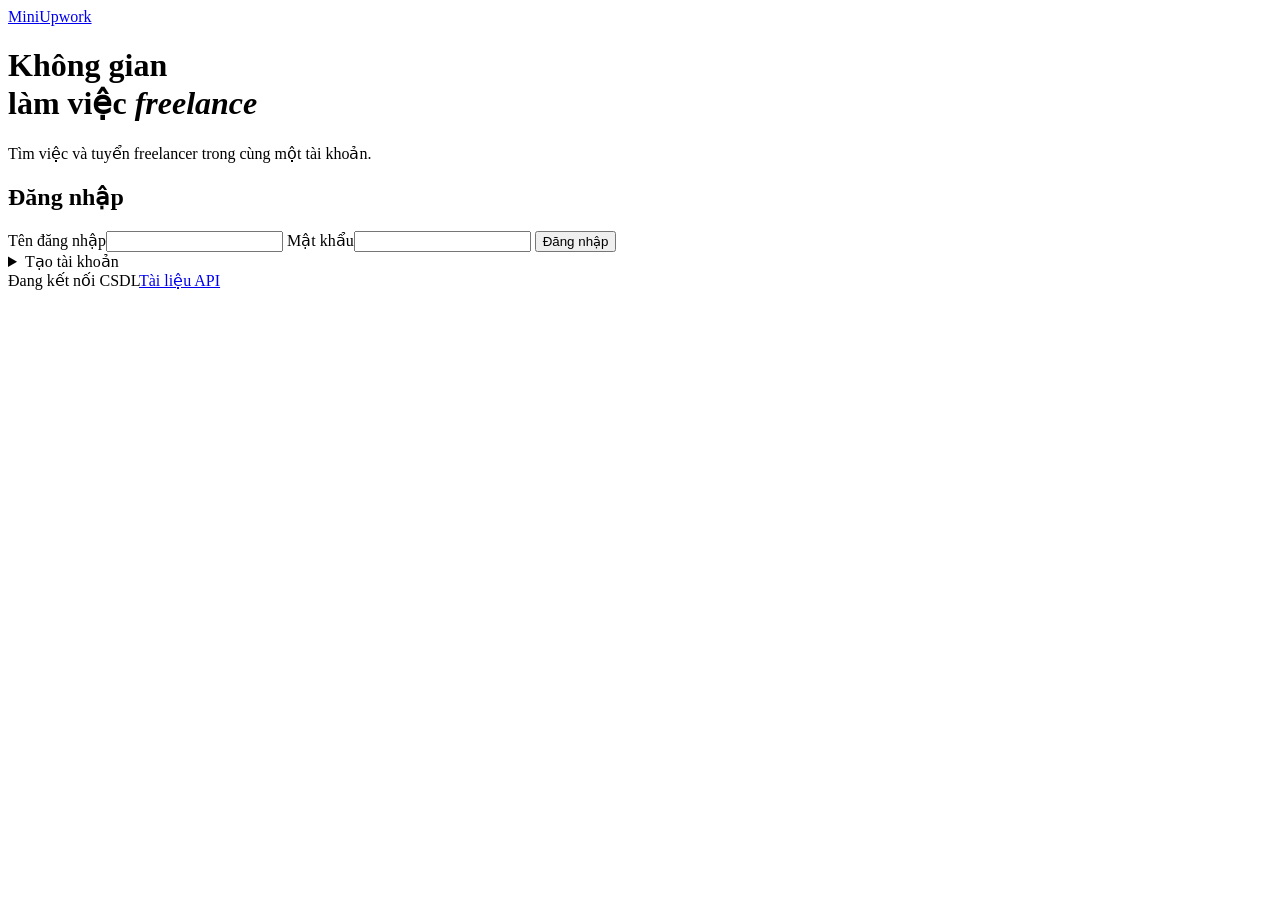
==== MiniUpwork_Nhom_Rum/miniupwork/web/index.html @ 1fa83e0f "Prepare MiniUpwork for GitHub Pages and hosted PostgreSQL" ====
<!doctype html>
<html lang="vi">
<head>
  <meta charset="utf-8">
  <meta name="viewport" content="width=device-width, initial-scale=1">
  <meta name="theme-color" content="#f7f8f4">
  <meta name="miniupwork-api" content="">
  <title>Mini-Upwork · Nhóm Rum</title>
  <link rel="stylesheet" href="/ui/style.css?v=9">
  <link rel="stylesheet" href="/ui/contract-workspace.css?v=10">
  <script src="/ui/app.js?v=11" defer></script>
  <script src="/ui/manage.js?v=7" defer></script>
  <script src="/ui/contract-workspace.js?v=10" defer></script>
  <script src="/ui/profile.js?v=6" defer></script>
</head>
<body>
  <header class="topbar">
    <div class="shell topbar-inner">
      <a href="/" class="brand"><span class="brand-mark" aria-hidden="true"><i></i><i></i><i></i></span>Mini<span class="brand-accent">Upwork</span></a>
      <nav aria-label="Điều hướng chính" class="navigation" id="navigation" hidden>
        <button type="button" id="work-nav" aria-current="page">Tìm việc</button>
        <button type="button" id="contract-nav">Hợp đồng và thanh toán</button>
        <button type="button" id="profile-nav">Hồ sơ của tôi</button>
      </nav>
      <div class="account-bar" id="account-bar" hidden>
        <details class="account-menu" id="account-menu">
          <summary><span class="account-initials" id="account-initials" aria-hidden="true"></span><span id="account-name"></span><span id="account-role"></span></summary>
          <div class="account-panel">
            <p>Chế độ làm việc</p>
            <button type="button" data-workspace="freelancer"></button>
            <button type="button" data-workspace="client"></button>
            <button type="button" id="logout">Đăng xuất</button>
          </div>
        </details>
      </div>
    </div>
  </header>

  <main class="shell login" id="login-screen">
    <div class="login-cover"><h1 class="display-title">Không gian<br>làm việc <em>freelance</em></h1><p>Tìm việc và tuyển freelancer trong cùng một tài khoản.</p><div class="hero-art" aria-hidden="true"><i></i><i></i><i></i><i></i></div></div>
    <form class="login-form" id="login-form">
      <h2>Đăng nhập</h2>
      <label>Tên đăng nhập<input name="username" id="username" autocomplete="username" maxlength="32" required></label>
      <label>Mật khẩu<input type="password" name="password" autocomplete="current-password" maxlength="128" required></label>
      <button type="submit" class="button button-green">Đăng nhập</button>
      <p id="login-message" class="notice" role="status" hidden></p>
    </form>
    <details id="registration" class="management-card registration">
      <summary>Tạo tài khoản</summary>
      <form id="register-form" class="work-form">
        <label>Tên đăng nhập<input name="username" pattern="[A-Za-z][A-Za-z0-9_]{2,31}" required></label>
        <label>Họ và tên<input name="full_name" maxlength="200" required></label>
        <label>Email<input name="email" type="email" maxlength="254" required></label>
        <label>Mật khẩu mới<input name="password" type="password" autocomplete="new-password" minlength="8" maxlength="128" required></label>
        <label>Vai trò<select name="role"><option value="FREELANCER">Freelancer</option><option value="CLIENT">Khách hàng</option><option value="BOTH">Cả hai</option></select></label>
        <label id="register-company" hidden>Công ty<input name="company_name" maxlength="200"></label>
        <label id="register-headline">Chuyên môn<input name="headline" maxlength="200" required></label>
        <label id="register-rate">Đơn giá (USD/giờ)<input name="hourly_rate" type="number" min="0.01" max="9999999999.99" step="0.01" required></label>
        <button type="submit" class="button button-green">Tạo tài khoản</button>
      </form>
      <p id="register-message" class="notice" role="status" hidden></p>
    </details>
  </main>

  <main class="shell" id="work-screen" hidden>
    <section class="hero" aria-labelledby="page-title">
      <div class="hero-content">
        <h1 id="page-title" class="display-title">Tìm việc <em>freelance</em></h1>
        <form id="search-form" class="search" aria-label="Tìm công việc">
          <label class="keyword"><span class="visually-hidden">Từ khóa</span><span class="search-icon" aria-hidden="true"></span><input name="q" type="search" maxlength="200" placeholder="Tìm theo tên công việc hoặc mô tả"></label>
          <button type="submit" class="button button-lime">Tìm việc</button>
        </form>
      </div>
      <div class="hero-art" aria-hidden="true"><i></i><i></i><i></i><i></i></div>
    </section>

    <div class="marketplace">
      <aside class="filters" aria-labelledby="filters-title">
        <div class="filter-heading">
          <h2 id="filters-title">Bộ lọc</h2>
          <button class="filter-toggle button button-outline" type="button" id="toggle-filters" aria-expanded="false" aria-controls="filter-options">Bộ lọc</button>
          <button class="text-button" type="button" id="clear-filters" hidden>Xóa bộ lọc</button>
        </div>
        <div class="filter-options" id="filter-options" data-expanded="false">
          <label><span id="category-label">Danh mục</span><select name="category_id" id="category" form="search-form" aria-labelledby="category-label"><option value="">Tất cả danh mục</option></select></label>
          <label><span id="skill-label">Kỹ năng</span><select name="skill_id" id="skill" form="search-form" aria-labelledby="skill-label"><option value="">Tất cả kỹ năng</option></select></label>
          <label><span id="job-type-label">Loại công việc</span>
            <select id="job-type" name="job_type" form="search-form" aria-labelledby="job-type-label">
              <option value="">Tất cả loại</option>
              <option value="FIXED_PRICE">Trọn gói</option>
              <option value="HOURLY">Theo giờ</option>
            </select>
          </label>
          <div class="price-range" id="price-range" hidden>
            <label>Giá từ<input name="price_min" form="search-form" type="number" min="0" step="0.01" placeholder="USD"></label>
            <label>Đến<input name="price_max" form="search-form" type="number" min="0" step="0.01" placeholder="USD"></label>
          </div>
          <button type="submit" class="button button-outline" form="search-form">Áp dụng</button>
        </div>
      </aside>

      <section class="feed" aria-labelledby="results-title">
        <div class="feed-header">
          <div><h2 id="results-title">Công việc đang mở</h2><p id="result-count" role="status"></p></div>
          <div class="feed-tools">
            <span class="feed-sort" id="feed-sort" hidden>Mới nhất trước</span>
            <button type="button" class="button button-outline" id="proposals-shortcut">Đề xuất của bạn</button>
          </div>
        </div>
        <ul class="active-filters" id="active-filters" aria-label="Bộ lọc đang áp dụng" hidden></ul>
        <p id="search-message" class="notice" role="status" hidden></p>
        <ul id="jobs" class="jobs" aria-label="Kết quả tìm kiếm"></ul>
        <nav class="pagination" aria-label="Trang kết quả" id="pagination" hidden>
          <button type="button" id="previous" class="button button-outline">Trước</button>
          <span id="page-label"></span>
          <button type="button" id="next" class="button button-outline">Tiếp</button>
        </nav>
      </section>
    </div>
  </main>

  <main class="shell contracts contract-workspace" id="contract-screen" hidden>
    <div class="contract-heading"><h1>Hợp đồng và thanh toán</h1></div>
    <section class="workflow-card client-wallet" id="client-wallet" aria-labelledby="wallet-title" hidden></section>
    <section class="contract-selector" aria-label="Danh sách hợp đồng">
      <div class="contract-selector-top">
        <div class="contract-switches" id="contract-types" role="group" aria-label="Loại hợp đồng">
          <button type="button" data-contract-type="FIXED_PRICE" aria-pressed="true">Trọn gói</button>
          <button type="button" data-contract-type="HOURLY" aria-pressed="false">Theo giờ</button>
        </div>
        <p id="contract-count" role="status"></p>
      </div>
      <ul id="contract-items" class="contract-options"></ul>
      <p id="contract-list-message" class="notice" role="status" hidden></p>
    </section>
    <section class="contract-display" aria-label="Chi tiết hợp đồng">
      <p id="contract-message" class="notice" role="status" hidden></p>
      <div id="contract-content" hidden></div>
    </section>
  </main>

  <main class="shell contracts" id="manage-screen" hidden>
    <p id="manage-message" class="notice" role="status" hidden></p>
    <section id="client-tools" hidden>
      <section class="hiring-banner" aria-labelledby="hiring-title">
        <div><h1 class="display-title" id="hiring-title">Quản lý <em>tuyển dụng</em></h1><p>Theo dõi tin đăng, duyệt đề xuất và quản lý hợp đồng.</p></div>
        <button type="button" class="button button-lime" id="post-job">Đăng việc</button>
      </section>
      <dl class="hiring-metrics" aria-label="Tình hình tuyển dụng">
        <div><dt>Tin đang mở</dt><dd id="hiring-open">—</dd></div>
        <div><dt>Bản nháp</dt><dd id="hiring-draft">—</dd></div>
        <div><dt>Đề xuất trên tin đang mở</dt><dd id="hiring-proposals">—</dd></div>
      </dl>
      <section id="job-composer" class="profile-card job-composer" aria-labelledby="composer-title" hidden>
        <div class="profile-role-heading"><h2 id="composer-title">Đăng việc</h2><button type="button" class="text-button" id="hide-composer">Đóng</button></div>
        <form id="new-job" class="work-form">
          <label>Tiêu đề<input name="title" maxlength="200" required></label>
          <label>Danh mục<select name="category_id" required></select></label>
          <label>Loại việc<select name="job_type"><option value="FIXED_PRICE">Trọn gói</option><option value="HOURLY">Theo giờ</option></select></label>
          <label><span id="new-price-label">Ngân sách (USD)</span><input name="amount" type="number" min="0.01" max="9999999999.99" step="0.01" required></label>
          <label id="max-rate" hidden>Đơn giá tối đa (USD/giờ)<input name="max_rate" type="number" min="0.01" max="9999999999.99" step="0.01"></label>
          <div class="span-form" id="new-job-skills">
            <div class="job-skill-row">
              <label>Kỹ năng<select name="skill_id" required></select></label>
              <label>Mức yêu cầu<input name="required_level" type="number" min="1" max="5" value="3" required></label>
            </div>
          </div>
          <button type="button" id="add-job-skill" class="button button-outline">Thêm kỹ năng</button>
          <label class="span-form">Mô tả<textarea name="description" rows="3" maxlength="10000" required></textarea></label>
          <button type="submit" class="button button-green">Lưu bản nháp</button>
        </form>
      </section>
      <div class="hiring-grid">
        <section class="profile-card" aria-labelledby="own-jobs-title">
          <h2 id="own-jobs-title">Tin tuyển dụng của bạn</h2>
          <div class="view-tabs" id="job-status-filters" role="group" aria-label="Trạng thái tin">
            <button type="button" aria-pressed="true" data-job-state="ALL">Tất cả</button>
            <button type="button" aria-pressed="false" data-job-state="OPEN">Đang mở</button>
            <button type="button" aria-pressed="false" data-job-state="DRAFT">Bản nháp</button>
            <button type="button" aria-pressed="false" data-job-state="CLOSED">Đã kết thúc</button>
          </div>
          <ul id="own-jobs" class="contract-items"></ul>
        </section>
        <section class="profile-card" id="applicants-panel" aria-labelledby="applicants-title">
          <h2 id="applicants-title" tabindex="-1">Đề xuất</h2>
          <p id="applicants-message" class="contract-meta" role="status">Chọn một tin để xem đề xuất.</p>
          <ul id="applicants" class="contract-items"></ul>
        </section>
      </div>
    </section>
    <section id="freelancer-tools" hidden>
      <div class="contract-heading"><h1>Đề xuất của bạn</h1></div>
      <ul id="own-proposals" class="contract-items"></ul>
    </section>
  </main>


  <main class="shell contracts" id="profile-screen" hidden aria-labelledby="profile-page-title">
    <section class="profile-hero">
      <span class="profile-initials" id="profile-initials" aria-hidden="true"></span>
      <div>
        <p>Hồ sơ của tôi</p>
        <h1 id="profile-page-title"></h1>
        <p id="profile-handle"></p>
      </div>
    </section>
    <p id="profile-message" class="notice" role="status" hidden></p>
    <div class="profile-grid">
      <aside class="profile-card profile-account" aria-labelledby="profile-account-title">
        <h2 id="profile-account-title">Tài khoản</h2>
        <dl>
          <div><dt>Email riêng tư</dt><dd id="profile-email"></dd></div>
          <div><dt>Ngày tham gia</dt><dd id="profile-since"></dd></div>
          <div><dt>Đánh giá nhận được</dt><dd id="profile-rating"></dd></div>
        </dl>
      </aside>
      <div class="profile-card">
        <div class="view-tabs" id="profile-roles" role="group" aria-label="Hồ sơ theo vai trò">
          <button type="button" data-profile-role="freelancer">Freelancer</button>
          <button type="button" data-profile-role="client">Khách hàng</button>
        </div>
        <section id="freelancer-profile-panel">
          <div class="profile-role-heading"><h2 id="freelancer-profile-title">Hồ sơ freelancer</h2><button type="button" class="button button-outline" id="edit-freelancer-profile">Chỉnh sửa</button></div>
          <dl class="profile-facts" id="freelancer-profile-facts"></dl>
          <div id="freelancer-profile-editor" hidden>
            <form id="freelancer-profile" class="work-form">
          <label>Chức danh<input name="headline" maxlength="200" required></label>
          <label>Mức kinh nghiệm<select name="experience_level"><option value="">Chưa chọn</option><option value="ENTRY">Mới bắt đầu</option><option value="INTERMEDIATE">Có kinh nghiệm</option><option value="EXPERT">Chuyên gia</option></select></label>
          <label>Đơn giá (USD/giờ)<input name="default_hourly_rate" type="number" min="0.01" max="9999999999.99" step="0.01" required></label>
          <label>Khả năng nhận việc<select name="availability"><option value="AVAILABLE">Có thể nhận việc</option><option value="UNAVAILABLE">Chưa nhận việc</option></select></label>
          <label class="span-form">Giới thiệu<textarea name="overview" maxlength="10000"></textarea></label>
          <button type="submit" class="button button-outline">Lưu hồ sơ</button>
        </form>
          </div>
          <section class="profile-skills" id="profile-skills">
            <h3>Kỹ năng</h3>
            <form id="edit-skills" class="work-form">
          <label>Kỹ năng<select name="skill_id" required></select></label>
          <label>Mức thành thạo<input name="proficiency_level" type="number" min="1" max="5" value="3" required></label>
          <button type="submit" class="button button-outline">Lưu kỹ năng</button>
        </form>
        <ul id="own-skills" class="contract-items"></ul>
          </section>
        </section>
        <section id="client-profile-panel" hidden>
          <div class="profile-role-heading"><h2 id="client-profile-title">Hồ sơ khách hàng</h2><button type="button" class="button button-outline" id="edit-client-profile">Chỉnh sửa</button></div>
          <dl class="profile-facts" id="client-profile-facts"></dl>
          <div id="client-profile-editor" hidden>
            <form id="client-profile" class="work-form">
          <label>Tên công ty<input name="company_name" maxlength="200" required></label>
          <label>Địa chỉ thanh toán<input name="billing_address" maxlength="255"></label>
          <label class="span-form">Giới thiệu công ty<textarea name="description" maxlength="10000"></textarea></label>
          <button type="submit" class="button button-outline">Lưu hồ sơ</button>
        </form>
          </div>
        </section>
      </div>
    </div>
  </main>

  <dialog id="manage-dialog" class="manage-dialog" aria-labelledby="manage-dialog-title">
    <h2 id="manage-dialog-title"></h2>
    <p id="manage-dialog-message" class="notice" role="status" hidden></p>
    <form id="manage-dialog-form" class="work-form">
      <div class="span-form" id="manage-dialog-fields"></div>
      <button type="submit" class="button button-green" id="manage-dialog-submit">Lưu</button>
      <button type="button" class="button button-outline" id="close-manage-dialog">Đóng</button>
    </form>
  </dialog>

  <footer class="shell app-footer"><span id="connection" class="connection" data-state="loading" role="status">Đang kết nối CSDL</span><a href="/docs">Tài liệu API</a></footer>

  <dialog id="job-drawer" class="drawer" aria-labelledby="detail-title">
    <div class="drawer-body">
      <header class="drawer-header"><button type="button" class="text-button back-button" id="close-job" autofocus><span aria-hidden="true">←</span> Quay lại kết quả</button></header>
      <div class="detail">
        <p id="job-meta" class="job-meta" hidden></p>
        <h2 id="detail-title">Chi tiết công việc</h2>
        <p id="detail-message" class="notice" role="status" hidden></p>
        <div id="job-content" hidden>
          <dl class="job-facts">
            <div><dt id="price-label">Ngân sách</dt><dd id="price"></dd></div>
            <div><dt>Khách hàng</dt><dd id="client"></dd></div>
          </dl>
          <section class="detail-section" aria-labelledby="description-title">
            <h3 id="description-title">Mô tả công việc</h3><p id="description" class="description"></p>
          </section>
          <section class="detail-section" aria-labelledby="skills-title">
            <h3 id="skills-title">Kỹ năng yêu cầu</h3><ul id="job-skills" class="skills"></ul>
          </section>
          <button type="button" id="show-proposal" class="button button-green" aria-controls="proposal-form">Soạn đề xuất</button>
          <form id="proposal-form" class="proposal" aria-labelledby="proposal-title" hidden>
            <h3 id="proposal-title">Đề xuất của bạn</h3>
            <label class="offer-field"><span id="offer-label">Mức đề xuất (USD)</span><input id="offer" name="offer" type="number" min="0.01" max="9999999999.99" step="0.01" placeholder="0,00" required></label>
            <label>Thư giới thiệu<textarea id="letter" name="letter" rows="4" maxlength="10000" required></textarea></label>
            <button type="submit" id="send" class="button button-green">Gửi đề xuất</button>
            <p id="proposal-message" class="notice" role="status" hidden></p>
          </form>
        </div>
      </div>
    </div>
  </dialog>
</body>
</html>
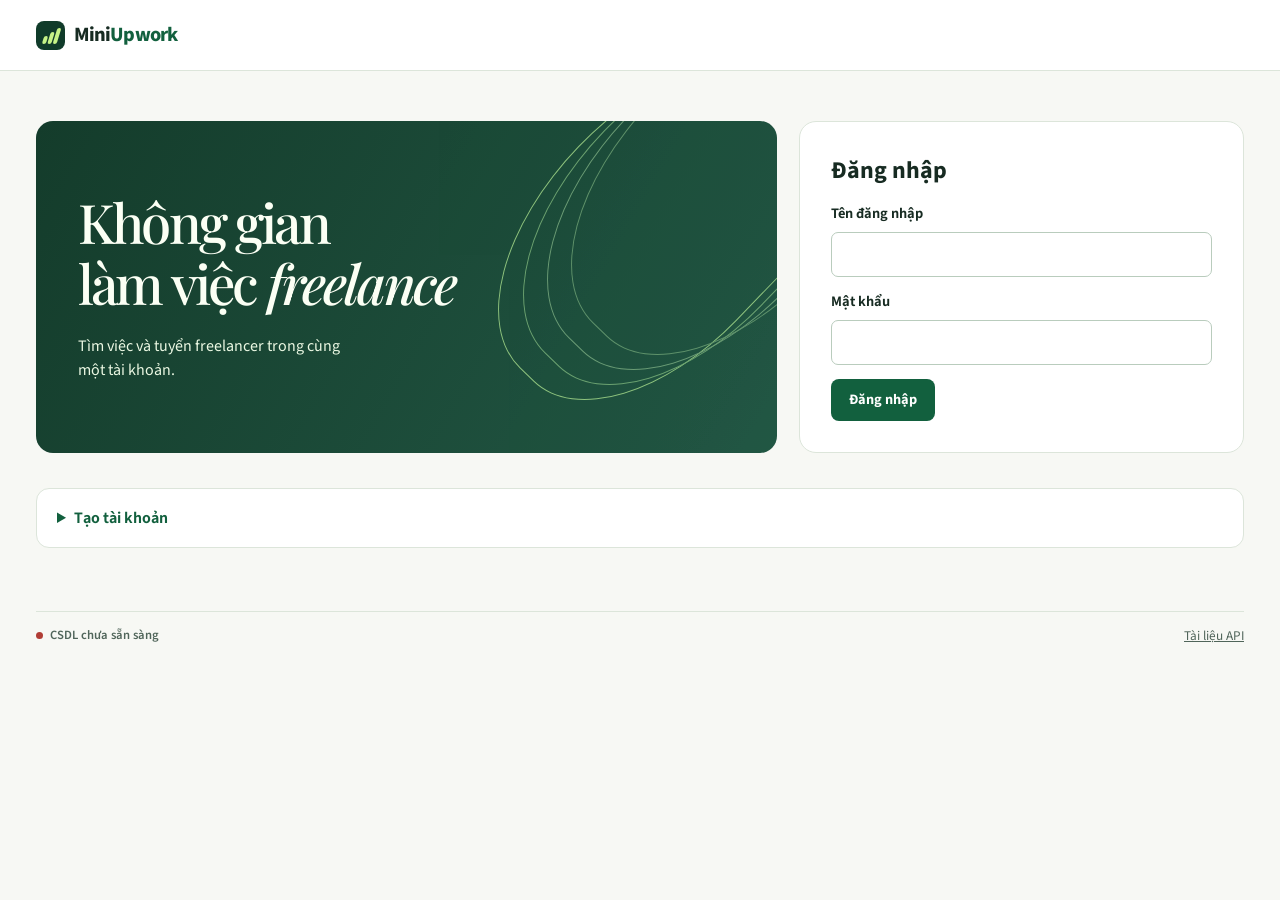
==== commit 7e64dfce: "Use one wallet per MiniUpwork user" ====
--- a/MiniUpwork_Nhom_Rum/miniupwork/web/index.html
+++ b/MiniUpwork_Nhom_Rum/miniupwork/web/index.html
@@ -7,10 +7,10 @@
   <meta name="miniupwork-api" content="">
   <title>Mini-Upwork · Nhóm Rum</title>
   <link rel="stylesheet" href="/ui/style.css?v=9">
-  <link rel="stylesheet" href="/ui/contract-workspace.css?v=10">
-  <script src="/ui/app.js?v=11" defer></script>
+  <link rel="stylesheet" href="/ui/contract-workspace.css?v=11">
+  <script src="/ui/app.js?v=12" defer></script>
   <script src="/ui/manage.js?v=7" defer></script>
-  <script src="/ui/contract-workspace.js?v=10" defer></script>
+  <script src="/ui/contract-workspace.js?v=11" defer></script>
   <script src="/ui/profile.js?v=6" defer></script>
 </head>
 <body>
@@ -121,7 +121,7 @@
 
   <main class="shell contracts contract-workspace" id="contract-screen" hidden>
     <div class="contract-heading"><h1>Hợp đồng và thanh toán</h1></div>
-    <section class="workflow-card client-wallet" id="client-wallet" aria-labelledby="wallet-title" hidden></section>
+    <section class="workflow-card user-wallet" id="user-wallet" aria-labelledby="wallet-title" hidden></section>
     <section class="contract-selector" aria-label="Danh sách hợp đồng">
       <div class="contract-selector-top">
         <div class="contract-switches" id="contract-types" role="group" aria-label="Loại hợp đồng">
--- a/ui/style.css
+++ b/ui/style.css
@@ -0,0 +1,331 @@
+:root {
+  color-scheme: light;
+  font-family: "Source Sans 3", "Segoe UI", sans-serif;
+  color: #172b22;
+  background: #f7f8f4;
+  line-height: 1.5;
+  --ink: #172b22;
+  --muted: #50655a;
+  --paper: #fff;
+  --line: #dce5da;
+  --accent: #12603e;
+  --forest: #103b2a;
+  --lime: #c6f387;
+  --tint: #eff6eb;
+  --display: "Playfair Display", Georgia, serif;
+}
+
+*, *::before, *::after { box-sizing: border-box; }
+[hidden] { display: none !important; }
+body { margin: 0; }
+body:has(dialog[open]) { overflow: hidden; }
+button, input, select, textarea { font: inherit; }
+button { cursor: pointer; }
+button:disabled { opacity: 0.52; cursor: default; }
+:focus-visible { outline: 2px solid #279362; outline-offset: 3px; }
+a { color: inherit; }
+h1, h2, h3, p { margin: 0; }
+.shell { width: min(1216px, calc(100% - 72px)); margin-inline: auto; }
+.visually-hidden { position: absolute; width: 1px; height: 1px; padding: 0; margin: -1px; overflow: hidden; clip-path: inset(50%); white-space: nowrap; border: 0; }
+
+.topbar { background: var(--paper); border-bottom: 1px solid var(--line); }
+.topbar-inner { min-height: 70px; display: flex; align-items: center; gap: 34px; }
+.brand { display: inline-flex; align-items: center; text-decoration: none; font-size: 1.27rem; font-weight: 760; letter-spacing: -0.045em; white-space: nowrap; }
+.brand-accent { color: var(--accent); }
+.brand-mark { background: var(--forest); width: 29px; height: 29px; padding: 6px; margin-right: 9px; display: flex; align-items: end; justify-content: center; gap: 2px; border-radius: 8px; }
+.brand-mark i { display: block; width: 4px; border-radius: 4px; background: var(--lime); transform: skew(-17deg); }
+.brand-mark i:nth-child(1) { height: 8px; }
+.brand-mark i:nth-child(2) { height: 12px; }
+.brand-mark i:nth-child(3) { height: 16px; }
+.navigation { display: flex; gap: 25px; align-self: stretch; align-items: center; font-size: 0.89rem; }
+.navigation button { height: 100%; border: 0; background: none; padding: 0; position: relative; color: var(--muted); white-space: nowrap; }
+.navigation button:hover { color: var(--accent); }
+.navigation button[aria-current] { color: var(--forest); font-weight: 650; }
+.navigation button[aria-current]::after { content: ""; position: absolute; inset: auto 0 -1px; height: 2px; background: var(--accent); }
+.account-bar { display: flex; gap: 12px; align-items: center; margin-left: auto; color: var(--muted); font-size: 0.84rem; }
+.account-bar span { font-weight: 650; }
+.app-footer { display: flex; justify-content: space-between; gap: 15px; border-top: 1px solid var(--line); padding: 14px 0 22px; color: var(--muted); font-size: 0.83rem; }
+.app-footer .connection { margin-left: 0; }
+.connection { margin-left: auto; display: inline-flex; align-items: center; gap: 7px; color: var(--muted); font-size: 0.79rem; font-weight: 600; white-space: nowrap; }
+.connection::before { content: ""; width: 7px; height: 7px; border-radius: 50%; background: #8b9891; }
+.connection[data-state="ready"]::before { background: #27955a; box-shadow: 0 0 0 3px #eaf5e7; }
+.connection[data-state="error"]::before { background: #b03d35; }
+
+.hero { margin-top: 28px; position: relative; isolation: isolate; overflow: hidden; padding: 34px 42px 36px; min-height: 218px; border-radius: 19px; background: linear-gradient(100deg, #113d2b 20%, #215742 100%); }
+.hero-content { position: relative; z-index: 1; }
+h1 { font-family: var(--display); font-weight: 400; letter-spacing: -0.045em; color: #fbfff4; font-size: clamp(2.5rem, 5.4vw, 4.05rem); line-height: 1.03; }
+.hero-art { position: absolute; z-index: -1; inset: 0 0 0 59%; overflow: hidden; opacity: 0.85; }
+.hero-art i { position: absolute; width: 235px; height: 420px; left: 26%; top: -110px; border: 1px solid #a2d789; border-radius: 57% 43% 48% 52%; transform: rotate(44deg); }
+.hero-art i:nth-child(2) { left: 34%; top: -125px; border-color: #7ab17a; }
+.hero-art i:nth-child(3) { left: 42%; top: -140px; border-color: #78a97f; }
+.hero-art i:nth-child(4) { left: 50%; top: -155px; border-color: #6b9e73; }
+.search { display: flex; gap: 8px; width: min(620px, 100%); margin-top: 24px; padding: 6px; border: 1px solid #e5eee1; border-radius: 12px; background: var(--paper); box-shadow: 0 5px 18px #08241636; }
+.keyword { flex: 1; min-width: 0; display: flex; align-items: center; gap: 12px; padding-left: 13px; }
+.keyword input { min-width: 0; width: 100%; padding: 8px 4px 8px 0; color: var(--ink); border: 0; background: transparent; border-radius: 5px; }
+.keyword input::placeholder { color: #617369; }
+.search-icon { position: relative; flex: 0 0 13px; height: 13px; margin: 0 3px 3px 0; border: 1.6px solid var(--accent); border-radius: 50%; }
+.search-icon::after { content: ""; width: 6px; height: 1.6px; background: var(--accent); position: absolute; right: -5px; bottom: -2px; border-radius: 2px; transform: rotate(48deg); }
+.button { display: inline-flex; justify-content: center; align-items: center; min-height: 42px; padding: 8px 17px; border: 1px solid transparent; border-radius: 8px; font-size: 0.9rem; font-weight: 680; white-space: nowrap; }
+.button-lime { color: #15351f; background: var(--lime); }
+.button-lime:hover { background: #b8eb76; }
+.button-green { color: #fff; background: var(--accent); }
+.button-green:hover:not(:disabled) { background: #0c4b2e; }
+.button-outline { color: var(--accent); background: var(--paper); border-color: #b9cdbb; }
+.button-outline:hover:not(:disabled) { background: var(--tint); }
+.text-button { appearance: none; padding: 0; color: var(--accent); background: none; border: none; font-size: 0.86rem; font-weight: 650; }
+.text-button:hover { text-decoration: underline; text-underline-offset: 3px; }
+
+.marketplace { display: grid; grid-template-columns: 226px minmax(0, 1fr); gap: 30px; align-items: start; padding-block: 32px 70px; }
+.filters { min-width: 0; padding: 19px 17px 17px; background: var(--paper); border: 1px solid var(--line); border-radius: 13px; }
+.filter-heading { display: flex; justify-content: space-between; gap: 8px; align-items: baseline; margin-bottom: 17px; }
+.filter-heading h2 { font-size: 1.1rem; }
+.filter-options { display: grid; gap: 14px; }
+.filter-options label, .proposal label { display: grid; gap: 6px; min-width: 0; font-size: 0.86rem; font-weight: 650; }
+.filter-options select, .proposal input, .proposal select, .proposal textarea { width: 100%; min-width: 0; min-height: 42px; border: 1px solid #b9ccbd; border-radius: 7px; padding: 8px 10px; color: var(--ink); background: var(--paper); font-weight: 400; }
+.filter-options .button { margin-top: 3px; }
+.filter-toggle { display: none; }
+.feed-header { display: flex; justify-content: space-between; align-items: end; gap: 12px; margin: 0 0 14px; }
+.feed-header h2 { font-size: clamp(1.36rem, 2.3vw, 1.85rem); line-height: 1.16; letter-spacing: -0.035em; overflow-wrap: anywhere; }
+#result-count { margin-top: 4px; color: var(--muted); font-size: 0.88rem; }
+.feed-sort { color: var(--muted); white-space: nowrap; font-size: 0.84rem; }
+.active-filters { display: flex; flex-wrap: wrap; gap: 7px; list-style: none; margin: 0 0 12px; padding: 0; }
+.active-filter { display: inline-flex; align-items: center; gap: 7px; min-height: 32px; max-width: 100%; border: 1px solid #cdddc9; border-radius: 99px; padding: 3px 10px; color: var(--accent); background: var(--tint); font-size: 0.82rem; overflow-wrap: anywhere; }
+.active-filter:hover { border-color: var(--accent); }
+.jobs { margin: 0; padding: 0; list-style: none; background: var(--paper); border: 1px solid var(--line); border-radius: 13px; }
+.jobs:empty { display: none; }
+.jobs[aria-busy="true"] { opacity: 0.48; }
+.jobs li + li { border-top: 1px solid var(--line); }
+.job-button { color: inherit; border: 0; background: transparent; text-align: left; display: grid; width: 100%; padding: 18px 21px 17px; grid-template-columns: minmax(0, 1fr) auto; gap: 5px 16px; overflow-wrap: anywhere; }
+.job-button:hover { background: #f8fbf5; }
+.job-button:focus-visible { outline-offset: -3px; border-radius: 8px; }
+.jobs li:first-child .job-button { border-radius: 12px 12px 0 0; }
+.jobs li:last-child .job-button { border-radius: 0 0 12px 12px; }
+.jobs li:only-child .job-button { border-radius: 12px; }
+.job-meta-line { grid-column: 1 / -1; color: var(--muted); font-size: 0.79rem; }
+.job-name { font-size: 1.08rem; font-weight: 720; letter-spacing: -0.014em; color: #1b442c; }
+.job-button:hover .job-name { text-decoration: underline; text-underline-offset: 3px; }
+.job-price { font-size: 0.88rem; font-weight: 680; align-self: center; color: var(--ink); }
+.job-excerpt { grid-column: 1 / -1; color: #455c50; font-size: 0.89rem; line-height: 1.5; display: -webkit-box; -webkit-line-clamp: 2; -webkit-box-orient: vertical; overflow: hidden; }
+.job-category { justify-self: start; border-radius: 99px; color: #375646; background: #eef4ec; padding: 3px 9px; font-size: 0.75rem; font-weight: 620; margin-top: 4px; }
+.job-arrow { color: var(--accent); align-self: end; justify-self: end; line-height: 1.15; font-size: 1.23rem; }
+.pagination { display: flex; align-items: center; justify-content: center; padding-top: 17px; gap: 12px; color: var(--muted); font-size: 0.86rem; }
+
+.notice { color: var(--muted); font-size: 0.9rem; padding: 11px 13px; border: 1px solid #e1e9df; border-radius: 8px; background: #f4f7f2; }
+.notice[data-state="error"] { color: #792924; background: #fff2ef; border-color: #f2d9d3; }
+.notice[data-state="success"] { color: #185a3a; background: #eaf7ee; border-color: #d1e9d8; }
+#search-message:not([hidden]) { margin-bottom: 12px; }
+
+.drawer { position: fixed; inset: 0 0 0 auto; width: min(680px, 100%); max-width: none; height: 100%; max-height: none; margin: 0; padding: 0; border: 0; background: var(--paper); color: inherit; overflow-y: auto; overscroll-behavior: contain; box-shadow: -18px 0 60px #08181130; }
+.drawer::backdrop { background: #0a241b65; }
+.drawer[open] { animation: slide-in 170ms ease-out; }
+@keyframes slide-in { from { transform: translateX(2rem); opacity: 0.75; } to { transform: translateX(0); opacity: 1; } }
+.drawer-body { min-height: 100%; }
+.drawer-header { position: sticky; top: 0; z-index: 2; display: flex; align-items: center; min-height: 60px; padding: 12px 32px; border-bottom: 1px solid var(--line); background: var(--paper); }
+.back-button { display: inline-flex; align-items: center; gap: 9px; }
+.back-button span { font-size: 1.24rem; line-height: 1; }
+.detail { padding: 25px 32px 38px; overflow-wrap: anywhere; }
+.job-meta { margin-bottom: 7px; color: var(--accent); font-size: 0.82rem; font-weight: 640; }
+.detail h2 { font-size: clamp(1.48rem, 3.5vw, 2rem); letter-spacing: -0.035em; line-height: 1.15; }
+.detail h3 { font-size: 1.03rem; }
+#detail-message { margin-top: 16px; }
+.job-facts { display: grid; grid-template-columns: 1fr 1fr; margin: 20px 0; padding: 13px 15px; gap: 12px; background: #f3f7f0; border-radius: 8px; }
+.job-facts dt { color: var(--muted); font-size: 0.82rem; }
+.job-facts dd { margin: 2px 0 0; font-size: 0.95rem; font-weight: 690; }
+.detail-section { margin: 17px 0; }
+.description { color: #3b5145; margin-top: 6px; white-space: pre-wrap; }
+.skills { list-style: none; display: flex; flex-wrap: wrap; gap: 7px; margin: 8px 0 0; padding: 0; }
+.skills li { color: #315b44; background: var(--tint); border-radius: 20px; padding: 4px 9px; font-size: 0.8rem; font-weight: 610; }
+.proposal { scroll-margin-top: 76px; display: grid; gap: 12px; border-top: 1px solid var(--line); margin-top: 22px; padding-top: 18px; }
+.offer-field { max-width: 260px; }
+.proposal textarea { min-height: 88px; resize: vertical; }
+.proposal .button { justify-self: start; }
+
+.login { display: grid; grid-template-columns: minmax(0,1.25fr) minmax(300px,0.75fr); gap: 22px; padding-block: 50px; align-items: stretch; }
+.login-cover { position: relative; isolation: isolate; overflow: hidden; display: grid; align-content: center; padding: 42px; border-radius: 17px; background: linear-gradient(120deg,#143c2b,#225744); color: #ebf8e3; }
+.login-cover h1 { max-width: 500px; font-size: clamp(2.4rem,5.5vw,4.2rem); }
+.login-cover p { margin-top: 15px; }
+.login-form { display: grid; align-content: center; gap: 14px; padding: 31px; min-height: 316px; background: var(--paper); border: 1px solid var(--line); border-radius: 17px; }
+.login-form label { display: grid; gap: 7px; color: var(--ink); font-size: 0.91rem; font-weight: 650; }
+.login-form input { border: 1px solid #b9ccbd; min-height: 45px; border-radius: 7px; padding: 8px 10px; color: var(--ink); background: var(--paper); }
+.login-form .button { justify-self: start; }
+
+.contracts { padding-block: 35px 65px; }
+.contract-heading h1 { color: var(--ink); font-family: inherit; font-weight: 730; font-size: clamp(2rem,5vw,3rem); letter-spacing: -0.035em; }
+.contract-heading p { margin-top: 5px; color: var(--muted); }
+.contract-meta { color: var(--muted); margin: 5px 0 14px; font-size: 0.88rem; }
+.contract-items { padding: 0; margin: 8px 0 17px; list-style: none; }
+.contract-row { display: flex; justify-content: space-between; gap: 10px; align-items: center; padding: 11px 0; border-bottom: 1px solid var(--line); }
+.contract-row p { color: var(--muted); font-size: 0.85rem; }
+.contract-row .button { align-self: start; }
+.registration { grid-column: 1 / -1; }
+.management-card { background: var(--paper); border: 1px solid var(--line); border-radius: 13px; padding: 17px 20px; margin: 13px 0; }
+.management-card h2 { margin-bottom: 10px; }
+.management-card details { margin-top: 10px; }
+.management-card summary { color: var(--accent); font-weight: 650; cursor: pointer; }
+.work-form { display: grid; grid-template-columns: repeat(2,minmax(0,1fr)); gap: 9px 12px; margin: 12px 0; }
+.work-form label { display: grid; gap: 5px; font-size: 0.86rem; font-weight: 650; }
+.work-form input, .work-form select, .work-form textarea { min-width: 0; border: 1px solid #b9ccbd; border-radius: 7px; color: var(--ink); padding: 8px; background: var(--paper); }
+.work-form .button { justify-self: start; align-self: end; }
+.span-form { grid-column: 1 / -1; }
+.row-actions { display: flex; align-items: center; flex-wrap: wrap; gap: 6px; }
+.row-actions .button { min-height: 34px; padding: 6px 9px; font-size: 0.8rem; }
+.price-range { display: grid; grid-template-columns: 1fr 1fr; gap: 5px; }
+.price-range input { min-width: 0; width: 100%; border: 1px solid #b9ccbd; border-radius: 6px; padding: 5px; }
+
+@media (max-width: 850px) {
+  .shell { width: calc(100% - 40px); }
+  .marketplace { grid-template-columns: 192px minmax(0, 1fr); gap: 20px; }
+  .hero { padding-inline: 32px; }
+  .hero-art { left: 52%; }
+}
+@media (max-width: 650px) {
+  .shell { width: calc(100% - 28px); }
+  .topbar-inner { min-height: 60px; gap: 12px; }
+  .topbar-inner { flex-wrap: wrap; padding: 8px 0 0; }
+  .navigation { order: 3; width: 100%; min-height: 34px; }
+  .account-bar span { display: none; }
+  .connection { font-size: 0.73rem; }
+  .hero { margin-top: 16px; min-height: 0; padding: 23px 16px 18px; border-radius: 13px; }
+  h1 { font-size: clamp(2.02rem, 9vw, 2.85rem); }
+  .hero-art { left: 52%; opacity: 0.48; }
+  .search { margin-top: 17px; gap: 4px; }
+  .keyword { font-size: 0.85rem; gap: 8px; padding-left: 7px; }
+  .search .button { padding-inline: 10px; }
+  .marketplace { grid-template-columns: minmax(0, 1fr); padding-block: 16px 48px; gap: 14px; }
+  .filters { padding: 0; background: transparent; border: 0; }
+  .filter-heading { align-items: center; margin: 0; }
+  .filter-heading h2 { display: none; }
+  .filter-toggle { display: inline-flex; }
+  .filter-options { display: none; }
+  .filter-options[data-expanded="true"] { display: grid; margin-top: 8px; padding: 13px; background: var(--paper); border: 1px solid var(--line); border-radius: 10px; }
+  .feed-header { margin-bottom: 10px; }
+  .job-button { padding: 15px; gap: 5px 9px; }
+  .job-name { grid-column: 1 / -1; }
+  .job-price { grid-column: 1 / -1; }
+  .detail { padding: 20px 17px 32px; }
+  .drawer-header { min-height: 54px; padding: 10px 17px; }
+  .login { grid-template-columns: minmax(0,1fr); }
+  .login { padding-block: 22px; }
+  .login-cover { padding: 24px; }
+  .login-form { padding: 21px; }
+  .work-form { grid-template-columns: minmax(0,1fr); }
+  .contract-row { align-items: start; flex-wrap: wrap; }
+}
+@media (prefers-reduced-motion: reduce) {
+  .drawer[open] { animation: none; }
+}
+
+.job-skill-row { display: grid; grid-template-columns: minmax(12rem, 2fr) minmax(6rem, 1fr) auto; gap: .75rem; align-items: end; margin-bottom: .75rem; }
+.manage-dialog { width: min(34rem, calc(100% - 2rem)); max-height: calc(100% - 2rem); overflow: auto; border: 1px solid #d6dfd2; border-radius: 1rem; padding: 1.4rem; }
+.manage-dialog::backdrop { background: rgb(19 32 23 / 45%); }
+#manage-dialog-fields > label, #manage-dialog-fields fieldset > label { display: block; margin-bottom: .8rem; }
+#manage-dialog-fields fieldset { margin: .6rem 0; border: 1px solid #d6dfd2; border-radius: .6rem; padding: .65rem; }
+@media (max-width: 600px) {
+  .job-skill-row { grid-template-columns: minmax(0, 1fr); align-items: start; }
+}
+
+/* Playfair Display, distributed under the SIL Open Font License in fonts/. */
+@font-face {
+  font-family: "Playfair Display"; font-style: normal; font-weight: 500; font-display: swap;
+  src: url("fonts/playfair-normal-vietnamese.woff2") format("woff2");
+  unicode-range: U+0102-0103, U+0110-0111, U+0128-0129, U+0168-0169, U+01A0-01A1, U+01AF-01B0, U+0300-0301, U+0303-0304, U+0308-0309, U+0323, U+0329, U+1EA0-1EF9, U+20AB;
+}
+@font-face {
+  font-family: "Playfair Display"; font-style: normal; font-weight: 500; font-display: swap;
+  src: url("fonts/playfair-normal-latin.woff2") format("woff2");
+  unicode-range: U+0000-00FF, U+0131, U+0152-0153, U+02BB-02BC, U+02C6, U+02DA, U+02DC, U+0304, U+0308, U+0329, U+2000-206F, U+20AC, U+2122, U+2191, U+2193, U+2212, U+2215, U+FEFF, U+FFFD;
+}
+@font-face {
+  font-family: "Playfair Display"; font-style: italic; font-weight: 500; font-display: swap;
+  src: url("fonts/playfair-italic-vietnamese.woff2") format("woff2");
+  unicode-range: U+0102-0103, U+0110-0111, U+0128-0129, U+0168-0169, U+01A0-01A1, U+01AF-01B0, U+0300-0301, U+0303-0304, U+0308-0309, U+0323, U+0329, U+1EA0-1EF9, U+20AB;
+}
+@font-face {
+  font-family: "Playfair Display"; font-style: italic; font-weight: 500; font-display: swap;
+  src: url("fonts/playfair-italic-latin.woff2") format("woff2");
+  unicode-range: U+0000-00FF, U+0131, U+0152-0153, U+02BB-02BC, U+02C6, U+02DA, U+02DC, U+0304, U+0308, U+0329, U+2000-206F, U+20AC, U+2122, U+2191, U+2193, U+2212, U+2215, U+FEFF, U+FFFD;
+}
+
+.display-title {
+  font-family: "Playfair Display", Georgia, serif;
+  font-weight: 500;
+  letter-spacing: -.052em;
+  line-height: 1.12;
+  text-wrap: balance;
+}
+
+.display-title em { font-weight: inherit; white-space: nowrap; }
+.login-cover .display-title { max-width: 100%; font-size: clamp(2.75rem, 4.25vw, 4rem); }
+.login-cover p { max-width: 35ch; margin-top: 20px; }
+.hero .display-title { font-size: clamp(2.7rem, 5.1vw, 4.25rem); text-align: left; }
+
+.account-menu { position: relative; z-index: 5; }
+.account-menu summary { display: flex; align-items: center; gap: 7px; cursor: pointer; list-style: none; }
+.account-menu summary::-webkit-details-marker { display: none; }
+.account-menu summary::after { content: ""; width: 7px; height: 7px; flex: 0 0 7px; border: solid var(--accent); border-width: 0 1.5px 1.5px 0; transform: rotate(45deg); margin: -4px 3px 0; }
+.account-initials, .profile-initials { display: inline-grid; place-items: center; border-radius: 50%; background: var(--tint); color: var(--forest); }
+.account-initials { width: 34px; height: 34px; font-size: .82rem; flex: 0 0 34px; }
+#account-role { color: var(--accent); font-size: .73rem; border: 1px solid var(--line); border-radius: 20px; padding: 2px 7px; }
+#account-name { max-width: 145px; overflow: hidden; white-space: nowrap; text-overflow: ellipsis; }
+.account-panel { position: absolute; inset: calc(100% + 9px) 0 auto auto; min-width: 210px; padding: 6px; border: 1px solid var(--line); border-radius: 12px; background: var(--paper); box-shadow: 0 10px 30px #12352521; }
+.account-panel p { color: var(--muted); padding: 8px 9px 4px; font-size: .75rem; font-weight: 650; }
+.account-panel button { display: block; width: 100%; padding: 8px 9px; text-align: left; border: 0; border-radius: 6px; color: var(--ink); background: transparent; }
+.account-panel button:hover, .account-panel button[aria-pressed="true"] { background: var(--tint); color: var(--accent); }
+.account-panel #logout { margin-top: 5px; border-top: 1px solid var(--line); border-radius: 0 0 6px 6px; }
+.navigation button, .account-menu summary { min-height: 42px; }
+
+.hiring-banner { display: flex; justify-content: space-between; align-items: end; gap: 22px; padding: clamp(20px, 3.3vw, 38px); color: #ebf8e3; border-radius: 19px; background: linear-gradient(100deg, #113d2b 20%, #215742 100%); }
+.hiring-banner .display-title { font-size: clamp(2.25rem, 4.25vw, 3.85rem); }
+.hiring-banner p { margin-top: 10px; }
+.hiring-banner button { flex: 0 0 auto; }
+.hiring-metrics { display: grid; grid-template-columns: repeat(3,minmax(0,1fr)); gap: 12px; margin-block: 15px; }
+.hiring-metrics div { background: var(--paper); padding: 15px 18px; border: 1px solid var(--line); border-radius: 11px; }
+.hiring-metrics dt, .profile-card dt { font-size: .83rem; color: var(--muted); font-weight: 650; }
+.hiring-metrics dd { margin: 0; color: var(--forest); font-size: 1.63rem; font-weight: 700; }
+.hiring-grid { display: grid; grid-template-columns: minmax(0,1fr) minmax(0,.85fr); gap: 16px; align-items: start; }
+.profile-card { background: var(--paper); border: 1px solid var(--line); border-radius: 13px; padding: clamp(15px, 2.2vw, 24px); min-width: 0; }
+.profile-card h2 { font-size: 1.18rem; color: var(--forest); }
+.profile-card .contract-row { overflow-wrap: anywhere; }
+.job-composer { margin-block: 16px; }
+.view-tabs { display: flex; gap: 6px; flex-wrap: wrap; margin-block: 13px; }
+.view-tabs button { padding: 6px 11px; min-height: 35px; border-radius: 20px; color: var(--muted); border: 1px solid var(--line); background: var(--paper); font-size: .85rem; }
+.view-tabs button[aria-pressed="true"] { background: var(--forest); color: #fbfff4; border-color: var(--forest); }
+.profile-hero { display: flex; align-items: center; gap: 18px; padding: 22px 25px; color: #ebf8e3; background: linear-gradient(120deg,#143c2b,#225744); border-radius: 19px; }
+.profile-hero h1 { font-family: "Playfair Display", Georgia, serif; font-weight: 500; font-size: clamp(1.8rem, 4vw, 3.15rem); line-height: 1.18; overflow-wrap: anywhere; }
+.profile-hero p { font-size: .87rem; }
+.profile-initials { width: clamp(50px,8vw,76px); aspect-ratio: 1; flex: 0 0 auto; color: var(--forest); background: var(--lime); font-size: clamp(1rem,3vw,1.55rem); font-weight: 700; }
+.profile-grid { margin-top: 17px; display: grid; grid-template-columns: minmax(0,.68fr) minmax(0,1.32fr); gap: 16px; align-items: start; }
+.profile-role-heading { display: flex; justify-content: space-between; gap: 10px; flex-wrap: wrap; align-items: center; margin-bottom: 12px; }
+.profile-role-heading .button { min-height: 35px; }
+.profile-card dl { margin: 12px 0 0; }
+.profile-card dd { margin: 3px 0 0; white-space: pre-wrap; overflow-wrap: anywhere; }
+.profile-account dl, .profile-facts { display: grid; gap: 13px; }
+.profile-facts { grid-template-columns: repeat(2,minmax(0,1fr)); }
+.profile-fact-wide { grid-column: 1/-1; }
+.profile-skills { margin-top: 18px; border-top: 1px solid var(--line); padding-top: 16px; }
+.profile-description { margin-block: 8px; white-space: pre-wrap; overflow-wrap: anywhere; }
+.applicant-headline { font-weight: 680; }
+#manage-message:not([hidden]), #profile-message:not([hidden]) { margin-block: 0 13px; }
+#profile-message:not([hidden]) { margin-top: 12px; }
+
+@media (max-width: 900px) {
+  .topbar-inner { gap: 18px; }
+  .navigation { gap: 15px; }
+  #account-name { display: none; }
+}
+@media (max-width: 650px) {
+  .navigation { gap: clamp(5px, 3vw, 16px); font-size: .77rem; }
+  .account-bar .account-initials { display: inline-grid; }
+  .account-bar #account-role { display: inline; }
+  .login-cover .display-title { font-size: clamp(2.15rem, 9.4vw, 3.2rem); }
+  .hero .display-title { font-size: clamp(2.1rem, 9.5vw, 3.2rem); }
+  .hiring-banner { align-items: start; flex-direction: column; gap: 13px; }
+  .hiring-metrics { gap: 6px; }
+  .hiring-metrics div { padding: 8px; }
+  .hiring-metrics dt { font-size: .75rem; }
+  .hiring-grid, .profile-grid { grid-template-columns: minmax(0,1fr); }
+  .profile-hero { padding: 17px 14px; }
+}
+@media (max-width: 350px) {
+  .profile-facts { grid-template-columns: minmax(0,1fr); }
+}
--- a/ui/contract-workspace.css
+++ b/ui/contract-workspace.css
@@ -0,0 +1,165 @@
+/* Source Sans 3 is bundled with Vietnamese and Latin subsets. */
+@font-face {
+  font-family: "Source Sans 3";
+  font-style: normal;
+  font-weight: 400 800;
+  font-display: swap;
+  src: url("fonts/source-sans-3-vietnamese.woff2") format("woff2");
+  unicode-range: U+0102-0103, U+0110-0111, U+0128-0129, U+0168-0169, U+01A0-01A1, U+01AF-01B0, U+0300-0301, U+0303-0304, U+0308-0309, U+0323, U+0329, U+1EA0-1EF9, U+20AB;
+}
+@font-face {
+  font-family: "Source Sans 3";
+  font-style: normal;
+  font-weight: 400 800;
+  font-display: swap;
+  src: url("fonts/source-sans-3-latin.woff2") format("woff2");
+  unicode-range: U+0000-00FF, U+0131, U+0152-0153, U+02BB-02BC, U+02C6, U+02DA, U+02DC, U+0304, U+0308, U+0329, U+2000-206F, U+20AC, U+2122, U+2191, U+2193, U+2212, U+2215, U+FEFF, U+FFFD;
+}
+
+.feed-tools { display: flex; flex-wrap: wrap; justify-content: end; gap: 9px 14px; align-items: center; }
+.feed-tools .button { min-height: 34px; padding: 5px 11px; font-size: .86rem; }
+.contract-workspace { padding-top: 27px; }
+.contract-workspace .contract-heading h1 { font-size: clamp(1.68rem, 3vw, 2.3rem); letter-spacing: -.025em; }
+.contract-selector { margin: 16px 0 20px; }
+.contract-selector-top { display: flex; gap: 12px; flex-wrap: wrap; align-items: center; justify-content: space-between; }
+.contract-selector-top p { color: var(--muted); font-size: .9rem; }
+.contract-switches { display: flex; gap: 5px; flex-wrap: wrap; align-items: center; }
+.contract-switches button { background: var(--paper); border: 1px solid var(--line); border-radius: 9px; min-height: 40px; color: var(--forest); font-weight: 670; padding: 7px 15px; }
+.contract-switches button:hover { border-color: var(--accent); }
+.contract-switches button[aria-pressed="true"], .contract-switches button[aria-pressed="true"]:hover { background: var(--forest); border-color: var(--forest); color: #fbfff4; }
+.contract-options { list-style: none; margin: 11px 0 0; padding: 0; display: grid; grid-template-columns: repeat(auto-fill, minmax(min(100%, 276px), 1fr)); gap: 9px; }
+.contract-option { display: grid; grid-template-columns: auto 1fr; width: 100%; text-align: left; padding: 10px 13px; color: var(--ink); background: var(--paper); align-items: baseline; gap: 2px 8px; border: 1px solid var(--line); border-radius: 10px; }
+.contract-option strong { min-width: 0; overflow-wrap: anywhere; font-weight: 700; }
+.contract-option[aria-pressed="true"] { background: var(--tint); border-color: #659473; box-shadow: inset 0 0 0 1px #659473; }
+.contract-option-id, .contract-option-status { color: var(--muted); font-size: .83rem; }
+.contract-option-status { grid-column: 2; }
+.contract-display .notice { margin-block: 0 12px; }
+
+.agreement-banner { position: relative; isolation: isolate; overflow: hidden; color: #ebf8e3; border-radius: 18px; background: linear-gradient(100deg, #113d2b 20%, #215742 100%); padding: clamp(19px, 3vw, 34px); }
+.agreement-banner-top { display: flex; justify-content: space-between; align-items: center; flex-wrap: wrap; gap: 10px; }
+.agreement-badges { display: flex; align-items: center; gap: 7px; flex-wrap: wrap; }
+.agreement-type, .agreement-id, .agreement-banner .contract-status { border-radius: 22px; padding: 3px 10px; font-size: .83rem; font-weight: 700; }
+.agreement-type { background: var(--lime); color: var(--forest); }
+.agreement-id, .agreement-banner .contract-status { color: #f6fff1; background: #ffffff1a; border: 1px solid #d5efd02d; }
+.agreement-title { margin: 16px 0 13px; max-width: 43ch; color: #fbfff4; font-size: clamp(1.75rem,4.15vw,3.15rem); letter-spacing: -.025em; line-height: 1.16; font-weight: 700; overflow-wrap: anywhere; }
+.agreement-parties { display: flex; gap: 6px 22px; margin: 0; flex-wrap: wrap; }
+.agreement-parties div { display: flex; gap: 6px; align-items: baseline; flex-wrap: wrap; }
+.agreement-parties dt { color: #c9e3d7; font-size: .87rem; }
+.agreement-parties dd { color: #fbfff4; margin: 0; font-weight: 650; overflow-wrap: anywhere; }
+.agreement-controls .button { background: transparent; color: #f5fff1; border-color: #abcfb67a; }
+.agreement-controls .button:hover { color: var(--forest); background: var(--lime); border-color: var(--lime); }
+
+.contract-totals { display: grid; grid-template-columns: repeat(4,minmax(0,1fr)); gap: 12px; margin: 15px 0 17px; }
+.contract-totals > div { border-radius: 11px; background: var(--paper); border: 1px solid var(--line); border-left: 3px solid #43875b; padding: clamp(8px, 1.65vw, 16px); }
+.contract-totals > div:nth-child(2) { border-left-color: #b58336; }
+.contract-totals > div:nth-child(4) { border-left-color: #517985; }
+.contract-totals dt { color: var(--muted); font-size: .9rem; }
+.contract-totals dd { margin: 5px 0 0; color: var(--forest); font-size: clamp(1.12rem,2.25vw,1.65rem); font-weight: 750; line-height: 1.18; font-variant-numeric: tabular-nums; overflow-wrap: anywhere; }
+.contract-section-tabs { margin-bottom: 14px; }
+.contract-section-tabs button { padding-inline: 13px; }
+.workflow-card { padding: clamp(13px, 2.2vw, 21px); border: 1px solid var(--line); background: var(--paper); border-radius: 13px; min-width: 0; }
+.workflow-card + .workflow-card { margin-top: 13px; }
+.workflow-heading { margin-bottom: 10px; font-size: 1.24rem; color: var(--forest); font-weight: 740; }
+.workflow-card h4 { margin: 0; font-weight: 720; }
+.workflow-card .contract-meta { margin-block: 5px; }
+.workflow-card .contract-items { margin-bottom: 0; }
+.workflow-card .contract-row:last-child { border-bottom: none; }
+
+.milestone-list, .milestone-steps, .invoice-lines, .review-directions { list-style: none; margin: 0; padding: 0; }
+.milestone-list { display: grid; gap: 11px; }
+.milestone-card { border: 1px solid var(--line); border-left: 3px solid #659473; border-radius: 12px; padding: clamp(11px, 2vw, 19px); }
+.milestone-meta, .milestone-heading, .milestone-footer { display: flex; flex-wrap: wrap; justify-content: space-between; align-items: center; gap: 5px 11px; }
+.milestone-meta { color: var(--muted); font-size: .89rem; justify-content: start; }
+.milestone-heading { align-items: baseline; margin: 6px 0 11px; }
+.milestone-heading h4 { font-size: 1.17rem; overflow-wrap: anywhere; }
+.milestone-amount { font-size: 1.18rem; color: var(--forest); font-variant-numeric: tabular-nums; }
+.milestone-steps { display: grid; grid-template-columns: repeat(4,minmax(0,1fr)); gap: 5px; padding: 5px; border-radius: 9px; background: #f5f8f2; }
+.milestone-steps li { display: flex; align-items: center; gap: 7px; font-size: .88rem; line-height: 1.22; padding: 7px 8px; border-radius: 6px; color: var(--muted); }
+.milestone-steps li[data-done="true"] { color: var(--accent); }
+.milestone-steps li[aria-current="step"] { color: var(--forest); background: #e6efdf; font-weight: 730; }
+.step-index { display: grid; place-items: center; height: 23px; width: 23px; flex: 0 0 23px; border-radius: 50%; border: 1px solid #d3e0d1; background: #fcfdfa; font-weight: 680; }
+[data-done="true"] .step-index { color: #174432; border-color: #a8da78; background: #d8efbb; }
+[aria-current="step"] .step-index { color: #fbfff4; background: var(--forest); border-color: var(--forest); }
+.milestone-footer { margin-top: 12px; }
+.milestone-footer > .row-actions { margin-left: auto; }
+.contract-status { display: inline-flex; width: fit-content; padding: 3px 8px; line-height: 1.2; border-radius: 14px; background: #eef3ee; color: #3f594d; font-size: .83rem; font-weight: 640; }
+.contract-status[data-status="SUCCEEDED"], .contract-status[data-status="FUNDED"],
+.contract-status[data-status="RELEASED"], .contract-status[data-status="ELIGIBLE"] { background: #e8f3ea; color: #1d6040; }
+.contract-status[data-status="PENDING"], .contract-status[data-status="DISPUTED"],
+.contract-status[data-status="INELIGIBLE"] { background: #fbf2dc; color: #705419; }
+
+.hourly-workspace { display: grid; grid-template-columns: minmax(0,1.55fr) minmax(0,1fr); gap: 15px; align-items: start; }
+.timesheet-scroll { overflow-x: auto; }
+.timesheet-scroll-note { display: none; }
+.timesheet { width: 100%; min-width: 556px; border-collapse: collapse; margin-top: 9px; text-align: left; font-size: .91rem; }
+.timesheet th { background: var(--tint); padding: 8px; color: var(--forest); white-space: nowrap; }
+.timesheet td { padding: 10px 8px; border-bottom: 1px solid var(--line); vertical-align: top; }
+.timesheet tr:last-child td { border-bottom: none; }
+.timesheet tfoot { background: var(--tint); color: var(--forest); font-weight: 710; }
+.timesheet td:nth-child(3), .timesheet td:nth-child(4) { font-variant-numeric: tabular-nums; white-space: nowrap; }
+.timesheet-description { min-width: 93px; overflow-wrap: anywhere; white-space: pre-wrap; }
+.timesheet-description small, .timesheet-date span { display: block; color: var(--muted); }
+.timesheet-date span { white-space: nowrap; }
+.timesheet-eligibility { display: grid; gap: 5px; }
+.timesheet-eligibility .button { width: max-content; min-height: 28px; padding: 3px 6px; font-size: .82rem; }
+.contract-editor summary { width: fit-content; padding: 5px 9px; border-radius: 7px; border: 1px solid #a3b8a6; font-weight: 680; color: var(--accent); cursor: pointer; }
+.contract-editor summary:hover { background: var(--tint); }
+.invoice-preview { border: 1px solid var(--line); border-radius: 13px; background: var(--paper); min-width: 0; overflow: hidden; }
+.invoice-preview-header { color: #dcefe2; background: linear-gradient(110deg, #113d2b, #215742); padding: 16px 19px; }
+.invoice-preview-header h3 { color: #fbfff4; font-size: 1.32rem; font-weight: 740; line-height: 1.22; }
+.invoice-preview-header p { margin-top: 5px; }
+.invoice-preview-body { padding: 13px 16px 17px; }
+.preview-switches button { min-height: 34px; padding: 5px 9px; font-size: .88rem; }
+.invoice-select { display: grid; gap: 4px; color: var(--muted); font-size: .9rem; margin: 10px 0; }
+.invoice-select select { border: 1px solid #a3b8a6; color: var(--forest); border-radius: 7px; padding: 6px 8px; background: var(--paper); }
+.invoice-line { display: grid; grid-template-columns: minmax(0,1fr) auto; gap: 9px; border-bottom: 1px solid var(--line); padding: 8px 0; font-size: .91rem; }
+.invoice-line-detail strong { overflow-wrap: anywhere; }
+.invoice-line-detail span { display: block; color: var(--muted); }
+.invoice-line-amount { font-variant-numeric: tabular-nums; color: var(--forest); }
+.invoice-preview-total { margin: 11px 0; border: 1px solid var(--line); border-radius: 8px; background: #f4f8f1; padding: 9px 11px; }
+.invoice-preview-total > div { display: flex; justify-content: space-between; gap: 8px; align-items: baseline; }
+.invoice-preview-total > div:last-child { border-top: 1px solid var(--line); margin-top: 5px; padding-top: 5px; color: var(--forest); font-weight: 730; }
+.invoice-preview-total dd { margin: 0; font-weight: 690; text-align: right; }
+.review-directions { display: grid; grid-template-columns: repeat(2,minmax(0,1fr)); gap: 10px; }
+.review-direction { border: 1px solid var(--line); border-radius: 10px; padding: 12px; overflow-wrap: anywhere; }
+.review-rating { color: var(--accent); font-size: 1.47rem; }
+.review-comment { white-space: pre-wrap; }
+.contract-review-form { margin-top: 16px; }
+.client-wallet { margin-bottom: 14px; }
+.wallet-header { display: flex; flex-wrap: wrap; justify-content: space-between; align-items: baseline; gap: 7px 16px; }
+.wallet-balance { color: var(--forest); font-size: 1.4rem; font-variant-numeric: tabular-nums; }
+.wallet-form input { max-width: 240px; }
+.wallet-form .button { justify-self: start; }
+.wallet-history { margin-top: 10px; }
+.wallet-history > div { margin-top: 8px; }
+.agreement-cancel { background: var(--paper); }
+.contract-cancel-dialog { width: min(540px, calc(100% - 20px)); max-height: 90dvh; padding: 20px; border: 1px solid var(--line); border-radius: 12px; color: var(--forest); background: var(--paper); }
+.contract-cancel-dialog::backdrop { background: #10291fb0; }
+.contract-cancel-dialog .row-actions { justify-content: end; }
+.cancellation-values { margin-bottom: 0; }
+.cancellation-actions { margin-top: 12px; }
+.contract-cancel-dialog .cancellation-values { margin-bottom: 14px; }
+.milestone-review + .milestone-review { margin-top: 16px; padding-top: 14px; border-top: 1px solid var(--line); }
+.milestone-review > h4, .milestone-review > summary { margin-bottom: 8px; }
+.star-rating { border: 0; padding: 0; margin: 0; display: flex; flex-wrap: wrap; gap: 6px; }
+.star-rating legend { margin-bottom: 4px; }
+.star-rating label { display: flex; padding: 5px 9px; gap: 5px; align-items: center; border: 1px solid var(--line); border-radius: 7px; cursor: pointer; }
+.star-rating label:has(input:checked) { background: #e6efdf; border-color: #659473; color: var(--forest); }
+.star-rating input { width: auto; min-height: 0; margin: 0; accent-color: var(--forest); }
+
+@media (max-width: 980px) {
+  .hourly-workspace { grid-template-columns: minmax(0,1fr); }
+  .invoice-preview { width: 100%; }
+}
+@media (max-width: 650px) {
+  .navigation { gap: 11px; }
+  .feed-tools .feed-sort { display: none; }
+  .feed-tools .button { padding-inline: 7px; }
+  .contract-workspace { padding-top: 19px; }
+  .contract-totals, .milestone-steps { grid-template-columns: repeat(2, minmax(0,1fr)); gap: 6px; }
+  .contract-section-tabs button { min-height: 36px; font-size: .83rem; padding-inline: 8px; }
+  .timesheet-scroll-note { display: block; }
+  .agreement-parties, .review-directions { gap: 6px; }
+  .review-directions { grid-template-columns: minmax(0,1fr); }
+  .agreement-title { margin-block: 11px; }
+}
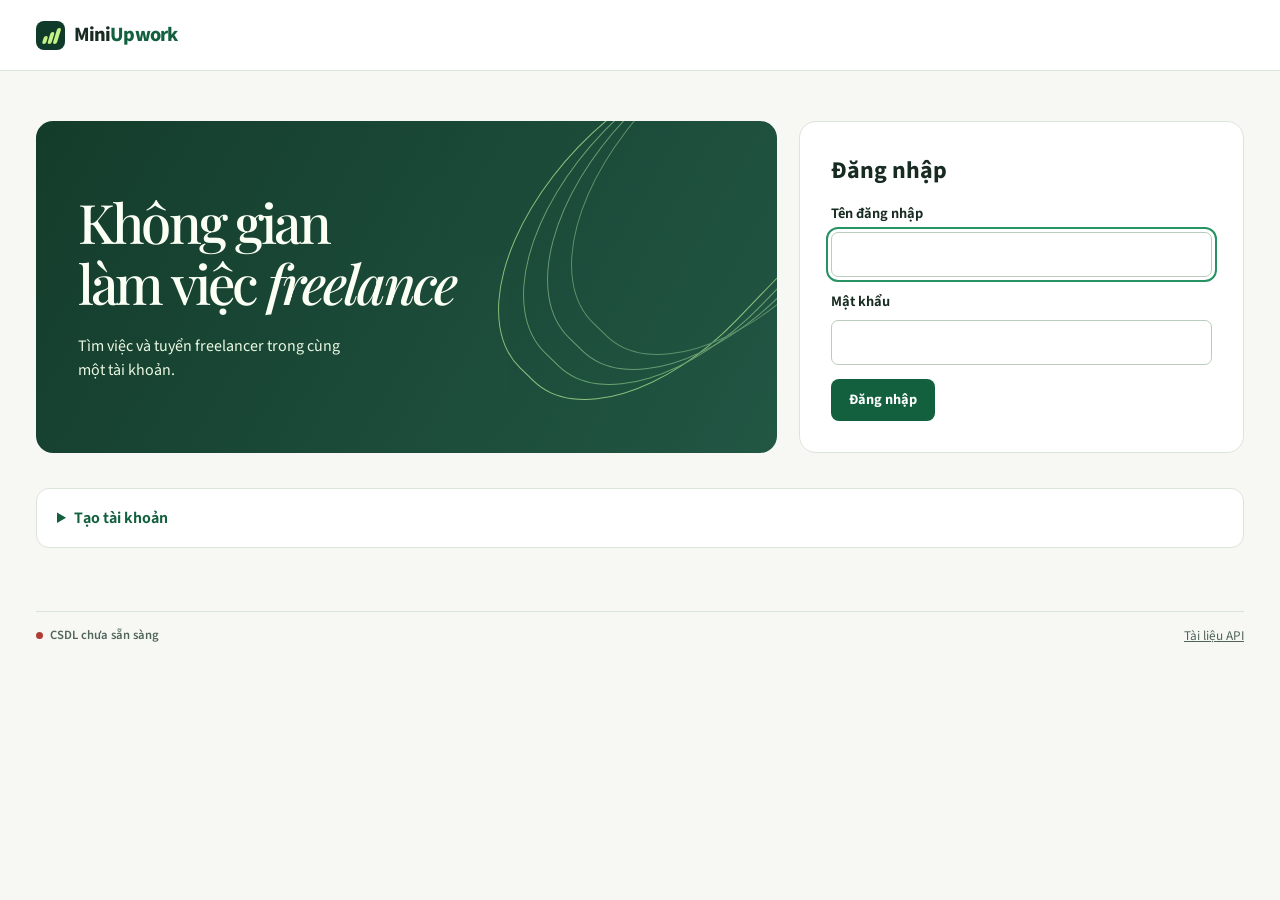
==== commit 02f4a6f0: "Settle early cancellation compensation in either direction" ====
--- a/MiniUpwork_Nhom_Rum/miniupwork/web/index.html
+++ b/MiniUpwork_Nhom_Rum/miniupwork/web/index.html
@@ -8,9 +8,9 @@
   <title>Mini-Upwork · Nhóm Rum</title>
   <link rel="stylesheet" href="/ui/style.css?v=9">
   <link rel="stylesheet" href="/ui/contract-workspace.css?v=11">
-  <script src="/ui/app.js?v=12" defer></script>
+  <script src="/ui/app.js?v=13" defer></script>
   <script src="/ui/manage.js?v=7" defer></script>
-  <script src="/ui/contract-workspace.js?v=11" defer></script>
+  <script src="/ui/contract-workspace.js?v=12" defer></script>
   <script src="/ui/profile.js?v=6" defer></script>
 </head>
 <body>
--- a/ui/contract-workspace.css
+++ b/ui/contract-workspace.css
@@ -125,7 +125,7 @@
 .review-rating { color: var(--accent); font-size: 1.47rem; }
 .review-comment { white-space: pre-wrap; }
 .contract-review-form { margin-top: 16px; }
-.client-wallet { margin-bottom: 14px; }
+.user-wallet { margin-bottom: 14px; }
 .wallet-header { display: flex; flex-wrap: wrap; justify-content: space-between; align-items: baseline; gap: 7px 16px; }
 .wallet-balance { color: var(--forest); font-size: 1.4rem; font-variant-numeric: tabular-nums; }
 .wallet-form input { max-width: 240px; }
